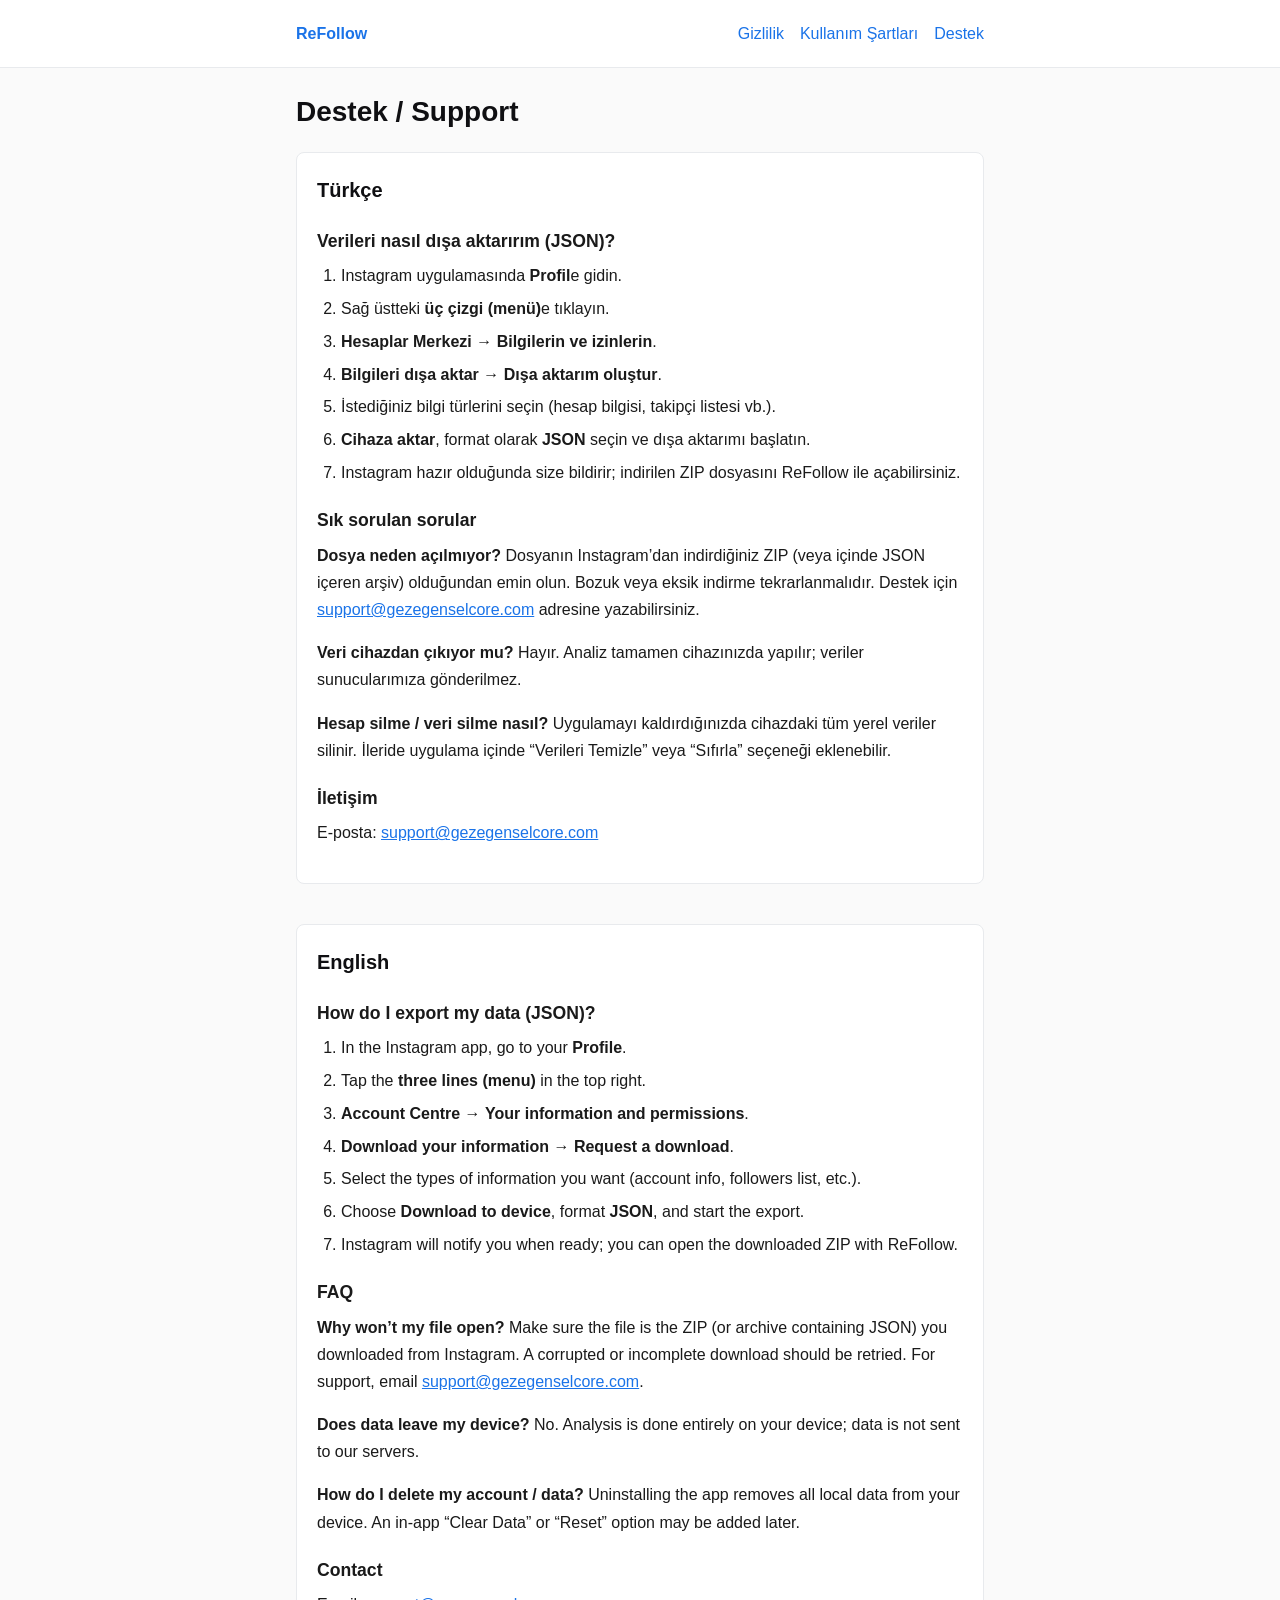
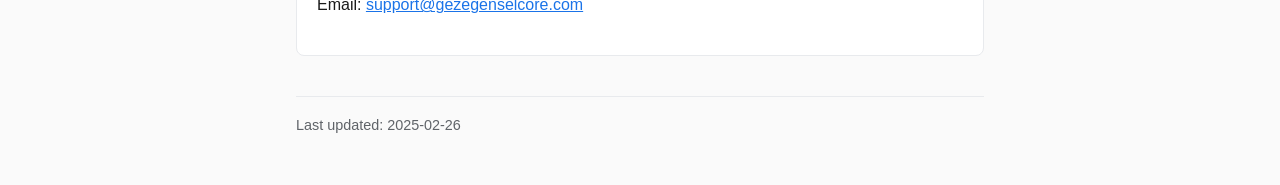
==== support.html @ 4b87b8e9 "Add ReFollow policy site (privacy, terms, support) with GitHub Pages Made-with: Cursor" ====
<!DOCTYPE html>
<html lang="tr">
<head>
  <meta charset="UTF-8">
  <meta name="viewport" content="width=device-width, initial-scale=1.0">
  <title>Destek / Support — ReFollow</title>
  <link rel="stylesheet" href="assets/style.css">
</head>
<body>
  <nav>
    <div class="container">
      <a href="index.html" class="brand">ReFollow</a>
      <a href="privacy.html">Gizlilik</a>
      <a href="terms.html">Kullanım Şartları</a>
      <a href="support.html">Destek</a>
    </div>
  </nav>
  <main class="container">
    <h1>Destek / Support</h1>

    <div class="lang-block">
      <h2>Türkçe</h2>

      <h3>Verileri nasıl dışa aktarırım (JSON)?</h3>
      <ol>
        <li>Instagram uygulamasında <strong>Profil</strong>e gidin.</li>
        <li>Sağ üstteki <strong>üç çizgi (menü)</strong>e tıklayın.</li>
        <li><strong>Hesaplar Merkezi</strong> → <strong>Bilgilerin ve izinlerin</strong>.</li>
        <li><strong>Bilgileri dışa aktar</strong> → <strong>Dışa aktarım oluştur</strong>.</li>
        <li>İstediğiniz bilgi türlerini seçin (hesap bilgisi, takipçi listesi vb.).</li>
        <li><strong>Cihaza aktar</strong>, format olarak <strong>JSON</strong> seçin ve dışa aktarımı başlatın.</li>
        <li>Instagram hazır olduğunda size bildirir; indirilen ZIP dosyasını ReFollow ile açabilirsiniz.</li>
      </ol>

      <h3>Sık sorulan sorular</h3>
      <p><strong>Dosya neden açılmıyor?</strong> Dosyanın Instagram’dan indirdiğiniz ZIP (veya içinde JSON içeren arşiv) olduğundan emin olun. Bozuk veya eksik indirme tekrarlanmalıdır. Destek için <a href="mailto:support@gezegenselcore.com">support@gezegenselcore.com</a> adresine yazabilirsiniz.</p>
      <p><strong>Veri cihazdan çıkıyor mu?</strong> Hayır. Analiz tamamen cihazınızda yapılır; veriler sunucularımıza gönderilmez.</p>
      <p><strong>Hesap silme / veri silme nasıl?</strong> Uygulamayı kaldırdığınızda cihazdaki tüm yerel veriler silinir. İleride uygulama içinde “Verileri Temizle” veya “Sıfırla” seçeneği eklenebilir.</p>

      <h3>İletişim</h3>
      <p>E-posta: <a href="mailto:support@gezegenselcore.com">support@gezegenselcore.com</a></p>
    </div>

    <div class="lang-block">
      <h2>English</h2>

      <h3>How do I export my data (JSON)?</h3>
      <ol>
        <li>In the Instagram app, go to your <strong>Profile</strong>.</li>
        <li>Tap the <strong>three lines (menu)</strong> in the top right.</li>
        <li><strong>Account Centre</strong> → <strong>Your information and permissions</strong>.</li>
        <li><strong>Download your information</strong> → <strong>Request a download</strong>.</li>
        <li>Select the types of information you want (account info, followers list, etc.).</li>
        <li>Choose <strong>Download to device</strong>, format <strong>JSON</strong>, and start the export.</li>
        <li>Instagram will notify you when ready; you can open the downloaded ZIP with ReFollow.</li>
      </ol>

      <h3>FAQ</h3>
      <p><strong>Why won’t my file open?</strong> Make sure the file is the ZIP (or archive containing JSON) you downloaded from Instagram. A corrupted or incomplete download should be retried. For support, email <a href="mailto:support@gezegenselcore.com">support@gezegenselcore.com</a>.</p>
      <p><strong>Does data leave my device?</strong> No. Analysis is done entirely on your device; data is not sent to our servers.</p>
      <p><strong>How do I delete my account / data?</strong> Uninstalling the app removes all local data from your device. An in-app “Clear Data” or “Reset” option may be added later.</p>

      <h3>Contact</h3>
      <p>Email: <a href="mailto:support@gezegenselcore.com">support@gezegenselcore.com</a></p>
    </div>

    <footer>Last updated: 2025-02-26</footer>
  </main>
</body>
</html>
---- assets/style.css ----
/* ReFollow Policies — minimal, trustworthy, mobile-friendly */
:root {
  --bg: #fafafa;
  --card: #ffffff;
  --text: #1a1a1a;
  --muted: #5f6368;
  --accent: #0F0F12;
  --border: #e8eaed;
  --max-w: 720px;
  --line-height: 1.7;
  --space: 1.25rem;
}

* { box-sizing: border-box; }

body {
  margin: 0;
  font-family: -apple-system, BlinkMacSystemFont, "Segoe UI", Roboto, "Helvetica Neue", Arial, sans-serif;
  font-size: 16px;
  line-height: var(--line-height);
  color: var(--text);
  background: var(--bg);
  -webkit-font-smoothing: antialiased;
}

.container {
  max-width: var(--max-w);
  margin: 0 auto;
  padding: var(--space) 1rem 3rem;
}

/* Nav */
nav {
  background: var(--card);
  border-bottom: 1px solid var(--border);
  padding: 0.75rem 1rem;
  position: sticky;
  top: 0;
  z-index: 10;
}
nav .container {
  padding-top: 0.5rem;
  padding-bottom: 0.5rem;
  display: flex;
  flex-wrap: wrap;
  gap: 0.5rem 1rem;
  align-items: center;
}
nav a {
  color: var(--accent);
  text-decoration: none;
  font-weight: 500;
}
nav a:hover { text-decoration: underline; }
nav .brand {
  margin-right: auto;
  font-weight: 700;
  color: var(--accent);
}

/* Content */
main { padding-top: 1.5rem; }
h1 { font-size: 1.75rem; margin-top: 0; margin-bottom: 1rem; color: var(--accent); }
h2 { font-size: 1.25rem; margin-top: 2rem; margin-bottom: 0.5rem; color: var(--accent); }
h3 { font-size: 1.1rem; margin-top: 1.25rem; margin-bottom: 0.35rem; }

p { margin: 0 0 1em; }
ul, ol { margin: 0 0 1em; padding-left: 1.5rem; }
li { margin-bottom: 0.35em; }

.lang-block {
  margin-bottom: 2.5rem;
  padding: 1.25rem;
  background: var(--card);
  border-radius: 8px;
  border: 1px solid var(--border);
}
.lang-block h2 { margin-top: 0; }

footer {
  margin-top: 2.5rem;
  padding-top: 1rem;
  border-top: 1px solid var(--border);
  font-size: 0.9rem;
  color: var(--muted);
}

a[href] { color: #1a73e8; }
a[href]:hover { text-decoration: underline; }

@media (max-width: 640px) {
  body { font-size: 15px; }
  .container { padding-left: 1rem; padding-right: 1rem; }
}
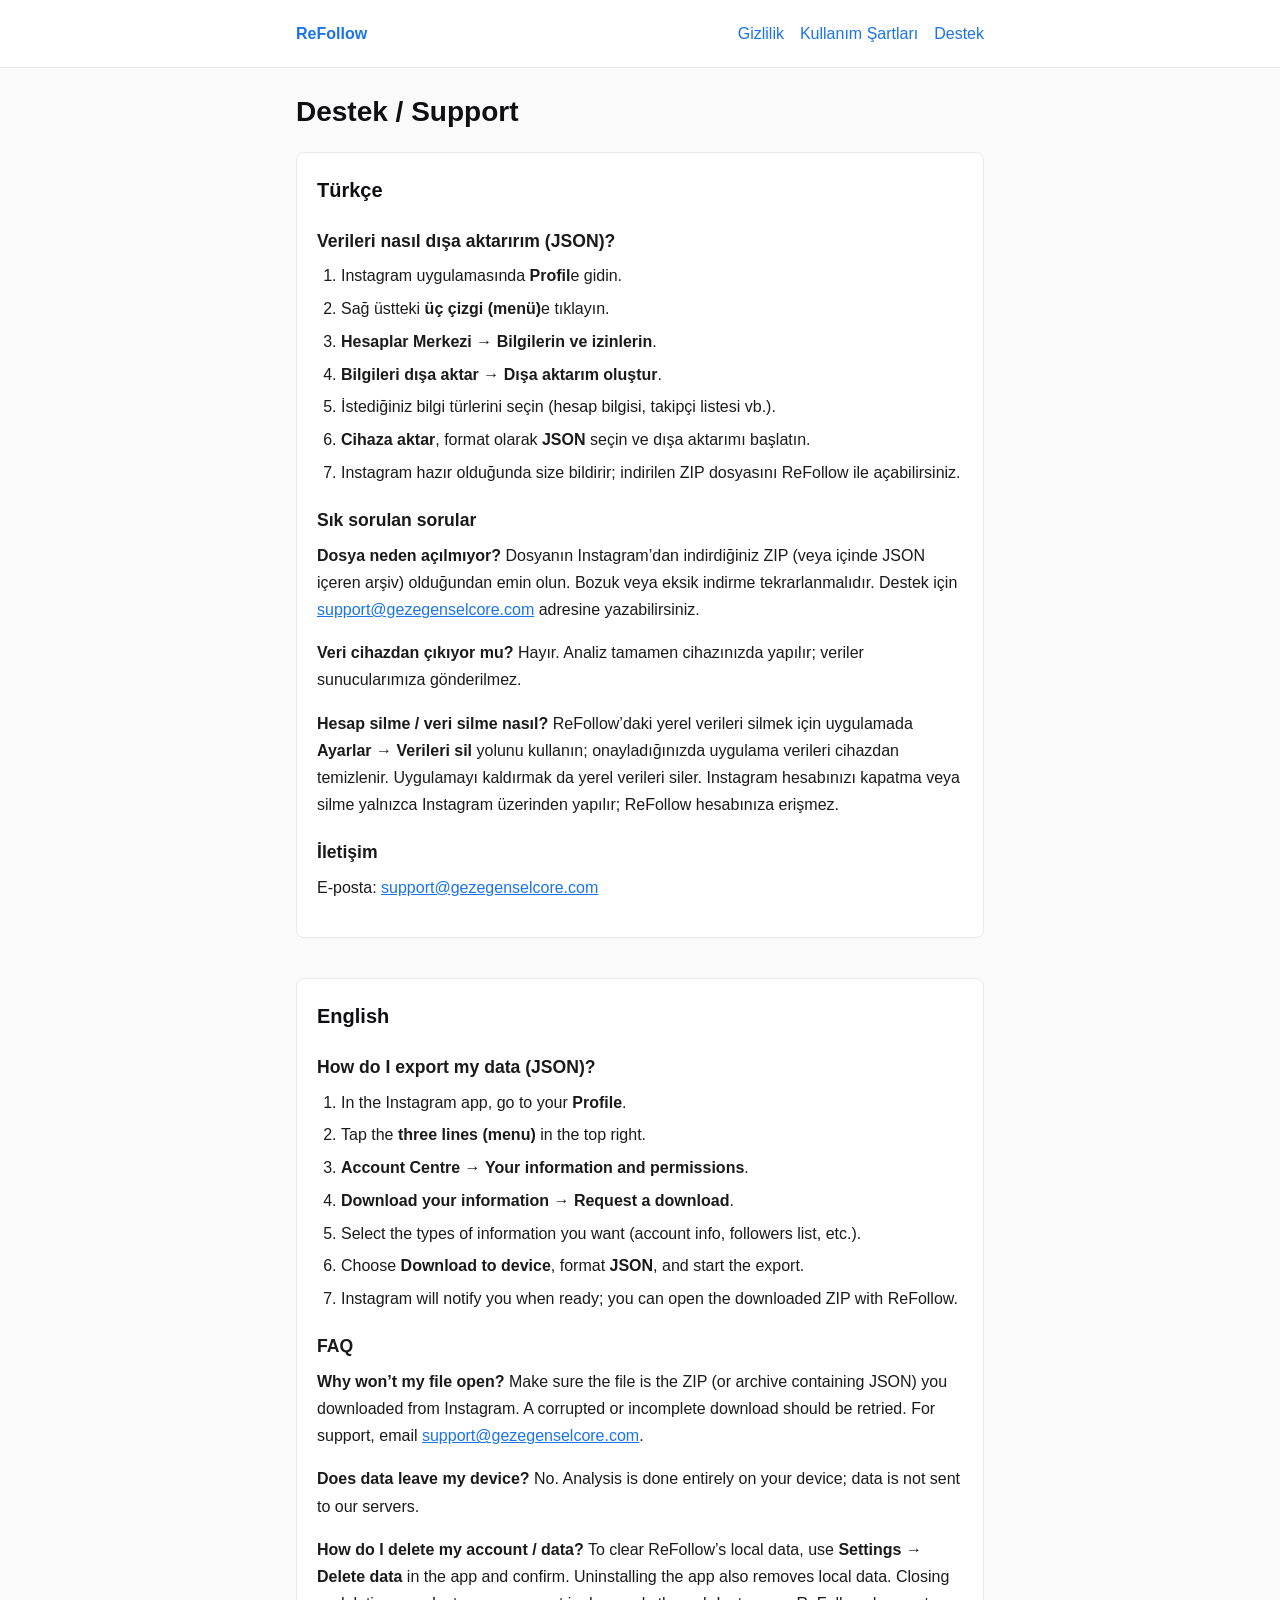
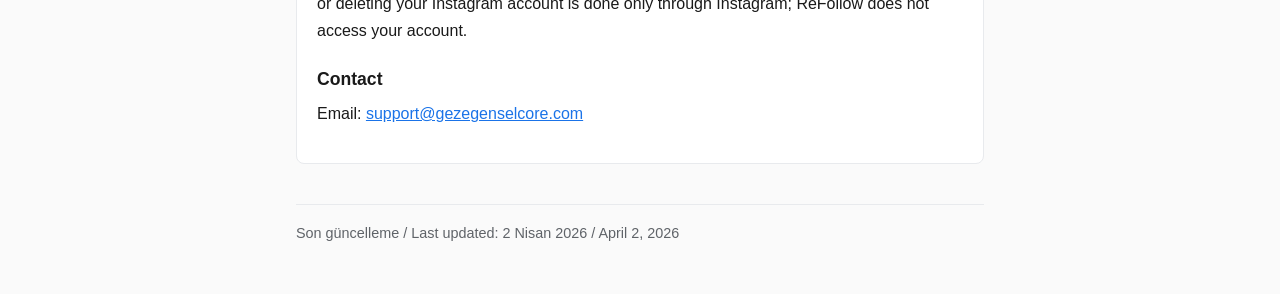
==== commit 14cad978: "Support: document Settings > Delete data; clarify Instagram account Made-with: Cursor" ====
--- a/support.html
+++ b/support.html
@@ -35,7 +35,7 @@
       <h3>Sık sorulan sorular</h3>
       <p><strong>Dosya neden açılmıyor?</strong> Dosyanın Instagram’dan indirdiğiniz ZIP (veya içinde JSON içeren arşiv) olduğundan emin olun. Bozuk veya eksik indirme tekrarlanmalıdır. Destek için <a href="mailto:support@gezegenselcore.com">support@gezegenselcore.com</a> adresine yazabilirsiniz.</p>
       <p><strong>Veri cihazdan çıkıyor mu?</strong> Hayır. Analiz tamamen cihazınızda yapılır; veriler sunucularımıza gönderilmez.</p>
-      <p><strong>Hesap silme / veri silme nasıl?</strong> Uygulamayı kaldırdığınızda cihazdaki tüm yerel veriler silinir. İleride uygulama içinde “Verileri Temizle” veya “Sıfırla” seçeneği eklenebilir.</p>
+      <p><strong>Hesap silme / veri silme nasıl?</strong> ReFollow’daki yerel verileri silmek için uygulamada <strong>Ayarlar → Verileri sil</strong> yolunu kullanın; onayladığınızda uygulama verileri cihazdan temizlenir. Uygulamayı kaldırmak da yerel verileri siler. Instagram hesabınızı kapatma veya silme yalnızca Instagram üzerinden yapılır; ReFollow hesabınıza erişmez.</p>
 
       <h3>İletişim</h3>
       <p>E-posta: <a href="mailto:support@gezegenselcore.com">support@gezegenselcore.com</a></p>
@@ -58,13 +58,13 @@
       <h3>FAQ</h3>
       <p><strong>Why won’t my file open?</strong> Make sure the file is the ZIP (or archive containing JSON) you downloaded from Instagram. A corrupted or incomplete download should be retried. For support, email <a href="mailto:support@gezegenselcore.com">support@gezegenselcore.com</a>.</p>
       <p><strong>Does data leave my device?</strong> No. Analysis is done entirely on your device; data is not sent to our servers.</p>
-      <p><strong>How do I delete my account / data?</strong> Uninstalling the app removes all local data from your device. An in-app “Clear Data” or “Reset” option may be added later.</p>
+      <p><strong>How do I delete my account / data?</strong> To clear ReFollow’s local data, use <strong>Settings → Delete data</strong> in the app and confirm. Uninstalling the app also removes local data. Closing or deleting your Instagram account is done only through Instagram; ReFollow does not access your account.</p>
 
       <h3>Contact</h3>
       <p>Email: <a href="mailto:support@gezegenselcore.com">support@gezegenselcore.com</a></p>
     </div>
 
-    <footer>Last updated: 2025-02-26</footer>
+    <footer>Son güncelleme / Last updated: 2 Nisan 2026 / April 2, 2026</footer>
   </main>
 </body>
 </html>
